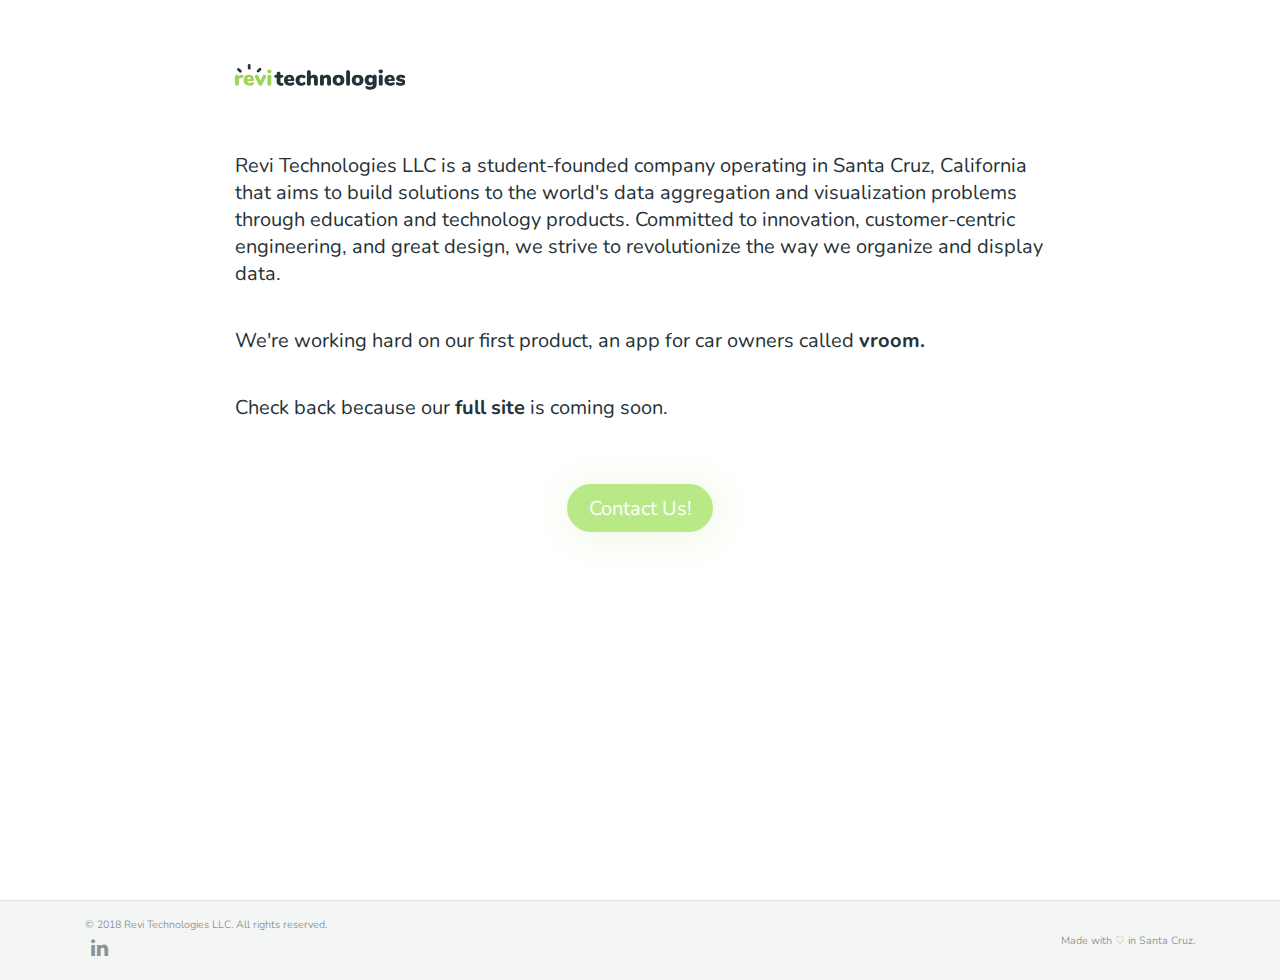
==== index.html @ 8aecf13d "Fixed icons and footer style." ====
<!DOCTYPE html>
<html>
	<head>
		<link rel="icon"
		      type="image/png"
		      href="src/favicon.ico">
		<title>Revi Technologies</title>

		<link href="https://fonts.googleapis.com/css?family=Nunito:400,900" rel="stylesheet">
    <link rel="stylesheet" href="https://cdnjs.cloudflare.com/ajax/libs/font-awesome/4.7.0/css/font-awesome.min.css">
		<link rel = "stylesheet" type = "text/css" href = "styles.css" />
		<meta name="viewport" content="width=device-width">

	</head>
	<body style="margin: 0;">
    <main class="full">
      <div id="header">
        <!-- <a class="site-logo-link" href="./index.html"> -->
          <svg class="site-logo" width="3935px" height="593px" viewBox="0 0 3935 593" version="1.1" xmlns="http://www.w3.org/2000/svg" xmlns:xlink="http://www.w3.org/1999/xlink">
              <g id="companylogofullv2" stroke="none" stroke-width="1" fill="none" fill-rule="evenodd" transform="translate(-70.000000, -216.000000)">
                  <g id="Group" transform="translate(70.000000, 216.000000)">
                      <path d="M1117,468 C1117,479.666725 1112.50005,488.333305 1103.5,494 C1094.49995,499.666695 1081.66675,502.000005 1065,501 L1051,500 C1020.99985,497.666655 998.250078,488.583412 982.75,472.75 C967.249923,456.916587 959.5,434.833475 959.5,406.5 L959.5,318 L945,318 C918.3332,318 905,307.00011 905,285 C905,263.333225 918.3332,252.5 945,252.5 L959.5,252.5 L959.5,220 C959.5,207.33327 963.49996,197.250037 971.5,189.75 C979.50004,182.249963 990.333265,178.5 1004,178.5 C1017.66674,178.5 1028.49996,182.249963 1036.5,189.75 C1044.50004,197.250037 1048.5,207.33327 1048.5,220 L1048.5,252.5 L1076,252.5 C1102.6668,252.5 1116,263.333225 1116,285 C1116,307.00011 1102.6668,318 1076,318 L1048.5,318 L1048.5,414 C1048.5,420.333365 1050.41665,425.666645 1054.25,430 C1058.08335,434.333355 1062.99997,436.666665 1069,437 L1083.5,438 C1105.83344,439.33334 1117,449.33324 1117,468 Z M1359.25,428.5 C1364.08336,434.50003 1366.5,442.333285 1366.5,452 C1366.5,465.3334 1360.00006,475.499965 1347,482.5 C1335.66661,488.166695 1322.25008,492.916647 1306.75,496.75 C1291.24992,500.583353 1277.00006,502.5 1264,502.5 C1236.66653,502.5 1212.83344,497.333385 1192.5,487 C1172.16656,476.666615 1156.50005,461.83343 1145.5,442.5 C1134.49995,423.16657 1129,400.50013 1129,374.5 C1129,349.83321 1134.24995,327.750097 1144.75,308.25 C1155.25005,288.749903 1169.91657,273.583388 1188.75,262.75 C1207.58343,251.916612 1228.83322,246.5 1252.5,246.5 C1275.50012,246.5 1295.66658,251.49995 1313,261.5 C1330.33342,271.50005 1343.74995,285.666575 1353.25,304 C1362.75005,322.333425 1367.5,343.83321 1367.5,368.5 C1367.5,376.166705 1365.75002,382.083312 1362.25,386.25 C1358.74998,390.416688 1353.6667,392.5 1347,392.5 L1215,392.5 C1217.33335,408.50008 1222.49996,419.999965 1230.5,427 C1238.50004,434.000035 1250.33326,437.5 1266,437.5 C1274.33337,437.5 1281.99996,436.583343 1289,434.75 C1296.00004,432.916657 1303.83329,430.33335 1312.5,427 C1317.50003,424.99999 1322.41664,423.250008 1327.25,421.75 C1332.08336,420.249992 1336.49998,419.5 1340.5,419.5 C1348.16671,419.5 1354.41664,422.49997 1359.25,428.5 Z M1227,317.75 C1219.99996,325.250037 1215.83334,336.166595 1214.5,350.5 L1293,350.5 C1290.99999,321.16652 1278.33345,306.5 1255,306.5 C1243.33327,306.5 1234.00004,310.249963 1227,317.75 Z M1431.5,468.5 C1408.16655,445.83322 1396.5,415.000195 1396.5,376 C1396.5,350.333205 1402.16661,327.666765 1413.5,308 C1424.83339,288.333235 1440.7499,273.16672 1461.25,262.5 C1481.7501,251.83328 1505.16653,246.5 1531.5,246.5 C1545.50007,246.5 1559.49993,248.333315 1573.5,252 C1587.50007,255.666685 1599.83328,260.8333 1610.5,267.5 C1620.83338,273.833365 1626,283.499935 1626,296.5 C1626,306.833385 1623.58336,315.249968 1618.75,321.75 C1613.91664,328.250032 1607.66671,331.5 1600,331.5 C1594.99997,331.5 1590.16669,330.750007 1585.5,329.25 C1580.83331,327.749993 1575.66669,325.500015 1570,322.5 C1563.3333,319.499985 1557.66669,317.250007 1553,315.75 C1548.33331,314.249993 1543.16669,313.5 1537.5,313.5 C1504.49984,313.5 1488,333.666465 1488,374 C1488,394.0001 1492.24996,409.249947 1500.75,419.75 C1509.25004,430.250053 1521.49992,435.5 1537.5,435.5 C1543.16669,435.5 1548.41664,434.750008 1553.25,433.25 C1558.08336,431.749992 1563.49997,429.500015 1569.5,426.5 C1576.1667,423.499985 1581.58331,421.250008 1585.75,419.75 C1589.91669,418.249992 1594.49997,417.5 1599.5,417.5 C1607.16671,417.5 1613.41664,420.749967 1618.25,427.25 C1623.08336,433.750032 1625.5,442.166615 1625.5,452.5 C1625.5,458.833365 1624.16668,464.583308 1621.5,469.75 C1618.83332,474.916692 1615.16669,478.83332 1610.5,481.5 C1587.49988,495.50007 1559.50016,502.5 1526.5,502.5 C1486.4998,502.5 1454.83345,491.16678 1431.5,468.5 Z M1889.5,272.75 C1903.50007,290.250087 1910.5,316.833155 1910.5,352.5 L1910.5,460.5 C1910.5,473.16673 1906.50004,483.16663 1898.5,490.5 C1890.49996,497.83337 1879.66674,501.5 1866,501.5 C1852.33327,501.5 1841.50004,497.83337 1833.5,490.5 C1825.49996,483.16663 1821.5,473.16673 1821.5,460.5 L1821.5,350.5 C1821.5,326.49988 1811.16677,314.5 1790.5,314.5 C1777.1666,314.5 1766.58337,318.749957 1758.75,327.25 C1750.91663,335.750043 1747,347.166595 1747,361.5 L1747,460.5 C1747,473.16673 1743.00004,483.16663 1735,490.5 C1726.99996,497.83337 1716.16674,501.5 1702.5,501.5 C1688.83327,501.5 1678.00004,497.83337 1670,490.5 C1661.99996,483.16663 1658,473.16673 1658,460.5 L1658,183.5 C1658,171.833275 1662.16663,162.250037 1670.5,154.75 C1678.83338,147.249963 1689.83327,143.5 1703.5,143.5 C1716.50007,143.5 1726.99996,146.999965 1735,154 C1743.00004,161.000035 1747,170.333275 1747,182 L1747,282 C1756.00005,270.333275 1767.1666,261.50003 1780.5,255.5 C1793.8334,249.49997 1808.83325,246.5 1825.5,246.5 C1854.16681,246.5 1875.49993,255.249912 1889.5,272.75 Z M2191.5,272.75 C2205.83341,290.250087 2213,316.833155 2213,352.5 L2213,460.5 C2213,473.16673 2209.00004,483.16663 2201,490.5 C2192.99996,497.83337 2182.16673,501.5 2168.5,501.5 C2154.83327,501.5 2144.00004,497.83337 2136,490.5 C2127.99996,483.16663 2124,473.16673 2124,460.5 L2124,356.5 C2124,341.83326 2121.41669,331.1667 2116.25,324.5 C2111.08331,317.8333 2103.33338,314.5 2093,314.5 C2079.6666,314.5 2069.08337,318.749957 2061.25,327.25 C2053.41663,335.750043 2049.5,347.166595 2049.5,361.5 L2049.5,460.5 C2049.5,473.16673 2045.50004,483.16663 2037.5,490.5 C2029.49996,497.83337 2018.66674,501.5 2005,501.5 C1991.33327,501.5 1980.50004,497.83337 1972.5,490.5 C1964.49996,483.16663 1960.5,473.16673 1960.5,460.5 L1960.5,287.5 C1960.5,275.833275 1964.66663,266.250038 1973,258.75 C1981.33338,251.249962 1992.1666,247.5 2005.5,247.5 C2018.16673,247.5 2028.24996,250.999965 2035.75,258 C2043.25004,265.000035 2047,274.16661 2047,285.5 C2055.66671,272.83327 2066.83327,263.1667 2080.5,256.5 C2094.16673,249.8333 2109.33325,246.5 2126,246.5 C2155.33348,246.5 2177.16659,255.249912 2191.5,272.75 Z M2315.75,486.75 C2295.2499,476.249947 2279.41672,461.33343 2268.25,442 C2257.08328,422.66657 2251.5,400.00013 2251.5,374 C2251.5,347.99987 2257.08328,325.416763 2268.25,306.25 C2279.41672,287.083237 2295.16657,272.333385 2315.5,262 C2335.83344,251.666615 2359.66653,246.5 2387,246.5 C2414.33347,246.5 2438.16657,251.666615 2458.5,262 C2478.83344,272.333385 2494.58328,287.083237 2505.75,306.25 C2516.91672,325.416763 2522.5,347.99987 2522.5,374 C2522.5,400.00013 2516.91672,422.66657 2505.75,442 C2494.58328,461.33343 2478.83344,476.249947 2458.5,486.75 C2438.16657,497.250053 2414.33347,502.5 2387,502.5 C2359.99986,502.5 2336.2501,497.250053 2315.75,486.75 Z M2434.5,374 C2434.5,332.66646 2418.66683,312 2387,312 C2355.33317,312 2339.5,332.66646 2339.5,374 C2339.5,415.33354 2355.33317,436 2387,436 C2418.66683,436 2434.5,415.33354 2434.5,374 Z M2575.75,491.25 C2567.24996,484.416632 2563,474.166735 2563,460.5 L2563,185 C2563,171.333265 2567.24996,161.000035 2575.75,154 C2584.25004,146.999965 2594.83327,143.5 2607.5,143.5 C2620.16673,143.5 2630.74996,146.999965 2639.25,154 C2647.75004,161.000035 2652,171.333265 2652,185 L2652,460.5 C2652,474.166735 2647.75004,484.416632 2639.25,491.25 C2630.74996,498.083368 2620.16673,501.5 2607.5,501.5 C2594.83327,501.5 2584.25004,498.083368 2575.75,491.25 Z M2756.25,486.75 C2735.7499,476.249947 2719.91672,461.33343 2708.75,442 C2697.58328,422.66657 2692,400.00013 2692,374 C2692,347.99987 2697.58328,325.416763 2708.75,306.25 C2719.91672,287.083237 2735.66657,272.333385 2756,262 C2776.33344,251.666615 2800.16653,246.5 2827.5,246.5 C2854.83347,246.5 2878.66657,251.666615 2899,262 C2919.33344,272.333385 2935.08328,287.083237 2946.25,306.25 C2957.41672,325.416763 2963,347.99987 2963,374 C2963,400.00013 2957.41672,422.66657 2946.25,442 C2935.08328,461.33343 2919.33344,476.249947 2899,486.75 C2878.66657,497.250053 2854.83347,502.5 2827.5,502.5 C2800.49986,502.5 2776.7501,497.250053 2756.25,486.75 Z M2875,374 C2875,332.66646 2859.16683,312 2827.5,312 C2795.83317,312 2780,332.66646 2780,374 C2780,415.33354 2795.83317,436 2827.5,436 C2859.16683,436 2875,415.33354 2875,374 Z M3254,258.75 C3262.00004,266.250038 3266,276.166605 3266,288.5 L3266,468.5 C3266,509.16687 3253.75012,539.999895 3229.25,561 C3204.74988,582.000105 3168.83357,592.5 3121.5,592.5 C3103.16658,592.5 3085.83342,590.83335 3069.5,587.5 C3053.16658,584.16665 3039.33339,579.333365 3028,573 C3021.99997,569.66665 3017.25002,565.33336 3013.75,560 C3010.24998,554.66664 3008.5,548.6667 3008.5,542 C3008.5,532.333285 3010.91664,524.50003 3015.75,518.5 C3020.58336,512.49997 3026.83329,509.5 3034.5,509.5 C3040.50003,509.5 3051.33326,511.999975 3067,517 C3077.33338,520.33335 3086.49996,522.916657 3094.5,524.75 C3102.50004,526.583343 3110.66662,527.5 3119,527.5 C3139.33344,527.5 3154.24995,523.250043 3163.75,514.75 C3173.25005,506.249957 3178,492.833425 3178,474.5 L3178,455.5 C3170.66663,466.500055 3160.16674,475.249968 3146.5,481.75 C3132.83327,488.250032 3118.00008,491.5 3102,491.5 C3080.66656,491.5 3061.66675,486.50005 3045,476.5 C3028.33325,466.49995 3015.33338,452.250092 3006,433.75 C2996.66662,415.249908 2992,393.833455 2992,369.5 C2992,345.166545 2996.66662,323.66676 3006,305 C3015.33338,286.33324 3028.33325,271.916718 3045,261.75 C3061.66675,251.583282 3080.66656,246.5 3102,246.5 C3118.33342,246.5 3133.33327,249.8333 3147,256.5 C3160.66673,263.1667 3171.16663,272.333275 3178.5,284 C3179.16667,272.66661 3183.41663,263.750032 3191.25,257.25 C3199.08337,250.749968 3209.33327,247.5 3222,247.5 C3235.3334,247.5 3245.99996,251.249962 3254,258.75 Z M3165.5,410.5 C3174.16671,400.833285 3178.5,387.166755 3178.5,369.5 C3178.5,351.833245 3174.16671,338.00005 3165.5,328 C3156.83329,317.99995 3144.66674,313 3129,313 C3113.66659,313 3101.66671,317.916618 3093,327.75 C3084.33329,337.583382 3080,351.49991 3080,369.5 C3080,386.83342 3084.41662,400.416618 3093.25,410.25 C3102.08338,420.083382 3113.99993,425 3129,425 C3144.66674,425 3156.83329,420.166715 3165.5,410.5 Z M3330.75,491.25 C3322.24996,484.416632 3318,474.166735 3318,460.5 L3318,288.5 C3318,274.833265 3322.24996,264.583368 3330.75,257.75 C3339.25004,250.916632 3349.83327,247.5 3362.5,247.5 C3375.16673,247.5 3385.74996,250.916632 3394.25,257.75 C3402.75004,264.583368 3407,274.833265 3407,288.5 L3407,460.5 C3407,474.166735 3402.75004,484.416632 3394.25,491.25 C3385.74996,498.083368 3375.16673,501.5 3362.5,501.5 C3349.83327,501.5 3339.25004,498.083368 3330.75,491.25 Z M3326.75,200.75 C3317.91662,192.916628 3313.5,182.500065 3313.5,169.5 C3313.5,156.499935 3317.91662,146.166705 3326.75,138.5 C3335.58338,130.833295 3347.49993,127 3362.5,127 C3377.16674,127 3388.99996,130.833295 3398,138.5 C3407.00005,146.166705 3411.5,156.499935 3411.5,169.5 C3411.5,182.500065 3407.08338,192.916628 3398.25,200.75 C3389.41662,208.583372 3377.50008,212.5 3362.5,212.5 C3347.49993,212.5 3335.58338,208.583372 3326.75,200.75 Z M3677.25,428.5 C3682.08336,434.50003 3684.5,442.333285 3684.5,452 C3684.5,465.3334 3678.00007,475.499965 3665,482.5 C3653.66661,488.166695 3640.25008,492.916647 3624.75,496.75 C3609.24992,500.583353 3595.00007,502.5 3582,502.5 C3554.66653,502.5 3530.83344,497.333385 3510.5,487 C3490.16656,476.666615 3474.50005,461.83343 3463.5,442.5 C3452.49995,423.16657 3447,400.50013 3447,374.5 C3447,349.83321 3452.24995,327.750097 3462.75,308.25 C3473.25005,288.749903 3487.91657,273.583388 3506.75,262.75 C3525.58343,251.916612 3546.83322,246.5 3570.5,246.5 C3593.50011,246.5 3613.66658,251.49995 3631,261.5 C3648.33342,271.50005 3661.74995,285.666575 3671.25,304 C3680.75005,322.333425 3685.5,343.83321 3685.5,368.5 C3685.5,376.166705 3683.75002,382.083312 3680.25,386.25 C3676.74998,390.416688 3671.6667,392.5 3665,392.5 L3533,392.5 C3535.33335,408.50008 3540.49996,419.999965 3548.5,427 C3556.50004,434.000035 3568.33326,437.5 3584,437.5 C3592.33338,437.5 3599.99996,436.583343 3607,434.75 C3614.00004,432.916657 3621.83329,430.33335 3630.5,427 C3635.50002,424.99999 3640.41664,423.250008 3645.25,421.75 C3650.08336,420.249992 3654.49998,419.5 3658.5,419.5 C3666.16671,419.5 3672.41664,422.49997 3677.25,428.5 Z M3545,317.75 C3537.99997,325.250037 3533.83334,336.166595 3532.5,350.5 L3611,350.5 C3608.99999,321.16652 3596.33345,306.5 3573,306.5 C3561.33328,306.5 3552.00004,310.249963 3545,317.75 Z M3766.5,497.5 C3751.16659,494.16665 3737.66673,488.83337 3726,481.5 C3721.33331,479.166655 3717.66668,475.166695 3715,469.5 C3712.33332,463.833305 3711,457.500035 3711,450.5 C3711,441.499955 3713.41664,434.083363 3718.25,428.25 C3723.08336,422.416637 3729.16663,419.5 3736.5,419.5 C3741.50003,419.5 3746.16665,420.083327 3750.5,421.25 C3754.83336,422.416673 3760.16664,424.33332 3766.5,427 C3777.16672,430.666685 3786.58329,433.49999 3794.75,435.5 C3802.91671,437.50001 3813.33327,438.5 3826,438.5 C3835.00005,438.5 3842.08331,437.250013 3847.25,434.75 C3852.41669,432.249987 3855,428.66669 3855,424 C3855,420.333315 3853.75001,417.50001 3851.25,415.5 C3848.74999,413.49999 3844.00004,411.583343 3837,409.75 C3829.99997,407.916657 3818.16675,405.33335 3801.5,402 C3771.83319,396.333305 3750.41673,387.750058 3737.25,376.25 C3724.08327,364.749942 3717.5,348.500105 3717.5,327.5 C3717.5,312.16659 3722.24995,298.333395 3731.75,286 C3741.25005,273.666605 3754.33325,264.000035 3771,257 C3787.66675,249.999965 3806.33323,246.5 3827,246.5 C3842.00008,246.5 3856.58326,248.333315 3870.75,252 C3884.91674,255.666685 3897.49995,260.8333 3908.5,267.5 C3918.83339,273.50003 3924,283.1666 3924,296.5 C3924,305.83338 3921.50003,313.666635 3916.5,320 C3911.49998,326.333365 3905.33337,329.5 3898,329.5 C3889.33329,329.5 3879.00006,326.666695 3867,321 C3858.99996,317.333315 3851.9167,314.583343 3845.75,312.75 C3839.5833,310.916657 3832.33338,310 3824,310 C3815.66663,310 3809.16669,311.249987 3804.5,313.75 C3799.83331,316.250012 3797.5,319.83331 3797.5,324.5 C3797.5,329.83336 3800.74997,333.999985 3807.25,337 C3813.75003,340.000015 3826.66657,343.333315 3846,347 C3878.3335,352.666695 3901.1666,361.249942 3914.5,372.75 C3927.8334,384.250058 3934.5,400.833225 3934.5,422.5 C3934.5,446.833455 3924.41677,466.249928 3904.25,480.75 C3884.08323,495.250072 3857.00017,502.5 3823,502.5 C3800.66656,502.5 3781.83341,500.83335 3766.5,497.5 Z" id="technologies" fill="#253237"></path>
                      <path d="M183,254.75 C189.6667,260.916698 193,269.99994 193,282 C193,295.3334 189.916697,304.99997 183.75,311 C177.583303,317.00003 166.50008,320.833325 150.5,322.5 L135.5,324 C118.83325,326.00001 106.916703,331.249958 99.75,339.75 C92.5832975,348.250043 89,359.83326 89,374.5 L89,460 C89,473.666735 84.7500425,483.916633 76.25,490.75 C67.7499575,497.583368 57.16673,501 44.5,501 C31.83327,501 21.2500425,497.583368 12.75,490.75 C4.2499575,483.916633 0,473.666735 0,460 L0,287 C0,274.33327 4.2499575,264.500035 12.75,257.5 C21.2500425,250.499965 31.49994,247 43.5,247 C55.833395,247 65.7499625,250.3333 73.25,257 C80.7500375,263.6667 84.5,272.99994 84.5,285 L84.5,294.5 C89.83336,279.83326 98.5832725,268.50004 110.75,260.5 C122.916728,252.49996 135.6666,248.16667 149,247.5 L156,247 C167.33339,245.999995 176.3333,248.583303 183,254.75 Z M428.25,428 C433.083357,434.00003 435.5,441.833285 435.5,451.5 C435.5,464.8334 429.000065,474.999965 416,482 C404.66661,487.666695 391.250077,492.416648 375.75,496.25 C360.249922,500.083352 346.000065,502 333,502 C305.66653,502 281.833435,496.833385 261.5,486.5 C241.166565,476.166615 225.500055,461.33343 214.5,442 C203.499945,422.66657 198,400.00013 198,374 C198,349.33321 203.249947,327.250097 213.75,307.75 C224.250052,288.249903 238.916572,273.083388 257.75,262.25 C276.583427,251.416612 297.833215,246 321.5,246 C344.500115,246 364.66658,250.99995 382,261 C399.33342,271.00005 412.749952,285.166575 422.25,303.5 C431.750047,321.833425 436.5,343.33321 436.5,368 C436.5,375.666705 434.750017,381.583312 431.25,385.75 C427.749982,389.916688 422.6667,392 416,392 L284,392 C286.333345,408.00008 291.49996,419.499965 299.5,426.5 C307.50004,433.500035 319.333255,437 335,437 C343.333375,437 350.999965,436.083343 358,434.25 C365.000035,432.416657 372.83329,429.83335 381.5,426.5 C386.500025,424.49999 391.416642,422.750007 396.25,421.25 C401.083357,419.749993 405.49998,419 409.5,419 C417.166705,419 423.416642,421.99997 428.25,428 Z M296,317.25 C288.999965,324.750037 284.83334,335.666595 283.5,350 L362,350 C359.99999,320.66652 347.33345,306 324,306 C312.333275,306 303.000035,309.749963 296,317.25 Z M656.75,253.5 C663.250032,249.49998 670.333295,247.5 678,247.5 C689.000055,247.5 698.749958,251.16663 707.25,258.5 C715.750043,265.83337 720,274.666615 720,285 C720,290.666695 718.66668,296.16664 716,301.5 L628.5,475.5 C624.49998,483.833375 618.750037,490.249977 611.25,494.75 C603.749963,499.250023 595.500045,501.5 586.5,501.5 C577.499955,501.5 569.166705,499.250023 561.5,494.75 C553.833295,490.249977 548.00002,483.833375 544,475.5 L456.5,301.5 C453.83332,295.49997 452.5,290.16669 452.5,285.5 C452.5,274.83328 457.083287,265.750038 466.25,258.25 C475.416713,250.749962 485.99994,247 498,247 C506.00004,247 513.416632,249.083312 520.25,253.25 C527.083368,257.416687 532.333315,263.666625 536,272 L589,386.5 L641.5,272 C645.166685,263.666625 650.249968,257.50002 656.75,253.5 Z M760.25,490.75 C751.749957,483.916632 747.5,473.666735 747.5,460 L747.5,288 C747.5,274.333265 751.749957,264.083368 760.25,257.25 C768.750042,250.416632 779.33327,247 792,247 C804.66673,247 815.249957,250.416632 823.75,257.25 C832.250043,264.083368 836.5,274.333265 836.5,288 L836.5,460 C836.5,473.666735 832.250043,483.916632 823.75,490.75 C815.249957,497.583368 804.66673,501 792,501 C779.33327,501 768.750042,497.583368 760.25,490.75 Z M756.25,200.25 C747.416622,192.416628 743,182.000065 743,169 C743,155.999935 747.416622,145.666705 756.25,138 C765.083377,130.333295 776.999925,126.5 792,126.5 C806.66674,126.5 818.499955,130.333295 827.5,138 C836.500045,145.666705 841,155.999935 841,169 C841,182.000065 836.583377,192.416628 827.75,200.25 C818.916622,208.083372 807.000075,212 792,212 C776.999925,212 765.083377,208.083372 756.25,200.25 Z" id="revi" fill="#9FD356"></path>
                      <g id="exclaims" transform="translate(33.000000, 0.000000)" fill="#253237">
                          <rect id="Rectangle-4" x="262" y="0" width="63" height="127" rx="31.5"></rect>
                          <rect id="Rectangle-4" transform="translate(520.500000, 142.500000) rotate(45.000000) translate(-520.500000, -142.500000) " x="489" y="79" width="63" height="127" rx="31.5"></rect>
                          <rect id="Rectangle-4" transform="translate(67.500000, 146.500000) scale(-1, 1) rotate(45.000000) translate(-67.500000, -146.500000) " x="36" y="83" width="63" height="127" rx="31.5"></rect>
                      </g>
                  </g>
              </g>
          </svg>
        <!-- </a> -->
      </div>
      <div id="content">
        <div id="desc">
          <p class="site-desc">Revi Technologies LLC is a student-founded company operating in Santa Cruz, California that aims to build solutions to the world's data aggregation and visualization problems through education and technology products. Committed to innovation, customer-centric engineering, and great design, we strive to revolutionize the way we organize and display data.</p>
          <p class="site-desc">We're working hard on our first product, an app for car owners called <b>vroom.</b></p>
          <p class="site-desc">Check back because our <b>full site</b> is coming soon.</p>
        </div>
        <div id="contact">
          <form name="contact-us">
            <button name="email-button" value="Contact Us" onclick="window.open('mailto:contact@revi.tech')">Contact Us!</button>
          </form>
        </div>
      </div>
    </main>
    <footer>
      <div id="footer-left">
        <p>&copy;
          2018
          Revi Technologies LLC. All rights reserved.
        </p>
        <a href="https://www.linkedin.com/company/revi-technologies-llc/">
          <i class="fa fa-linkedin"></i>
        </a>
      </div>
      <div id="footer-right">
        <p>Made with ♡ in Santa Cruz.</p>
      </div>
    </footer>
	</body>
</html>
---- styles.css ----
html {
  vertical-align: baseline;
  margin: 0px;
  padding: 0px;
  border-width: 0px;
}

body {
	font-family: 'Nunito', sans-serif;
	font-size: 15pt;
	color: #253237;

  display: flex;
  flex-direction: column;
  justify-content: center;
  align-items: center;
}

main.full {
  height: calc(100vh - 32pt);
  padding-top: 32pt;
  width: 70%;
}

#header {
  display: flex;
  flex-direction: column;
  justify-content: flex-start;
  align-items: flex-start;
  padding: 16pt 32pt;
}

.site-logo-link {
  display: flex;
  flex-direction: column;
}

.site-logo {
  width: 128pt;
  height: auto;
}

#content {
  flex: 10;
  padding: 16pt 32pt;

  display: flex;
  flex-direction: column;
}

#desc {
  display: flex;
  flex-direction: column;
  justify-content: center;
  align-items: flex-start;
}

#contact {
  display: flex;
  justify-content: center;
  align-items: center;

  margin-top: 32pt;
}

#contact button{
  background-color: #B8E986;
  font-family: 'Nunito', sans-serif;
	font-size: 15pt;
	color: white;
  border-style: none;
  padding: 8pt 16pt 8pt 16pt;
  border-radius: 32pt;

  box-shadow: 2pt 2pt 30pt rgba(159, 211, 86, .2)
}

@media (max-width: 640px){
  main.full {
    width: 85%;
  }
}

footer {
  font-size: 8pt;
  background-color: rgba(37,50,55,0.05);
  padding: 12pt 64pt 12pt 64pt;
  width: calc(100% - 128pt);
  color: rgba(37,50,55,0.5);

  display: flex;
  flex-direction: row;
  justify-content: space-between;
  align-items: center;

  border-top-style: solid;
  border-top-color: rgba(37,50,55,0.1);
  border-top-width: 1pt;
}

#footer-left{
  display: flex;
  flex-direction: column;
  justify-content: center;
  align-items: flex-start;
}

footer p {
  padding: 0;
  margin: 0;
}

footer a{
  font-size: 15pt;
  color: rgba(37,50,55,0.5);
  padding: 2pt 4pt;
}
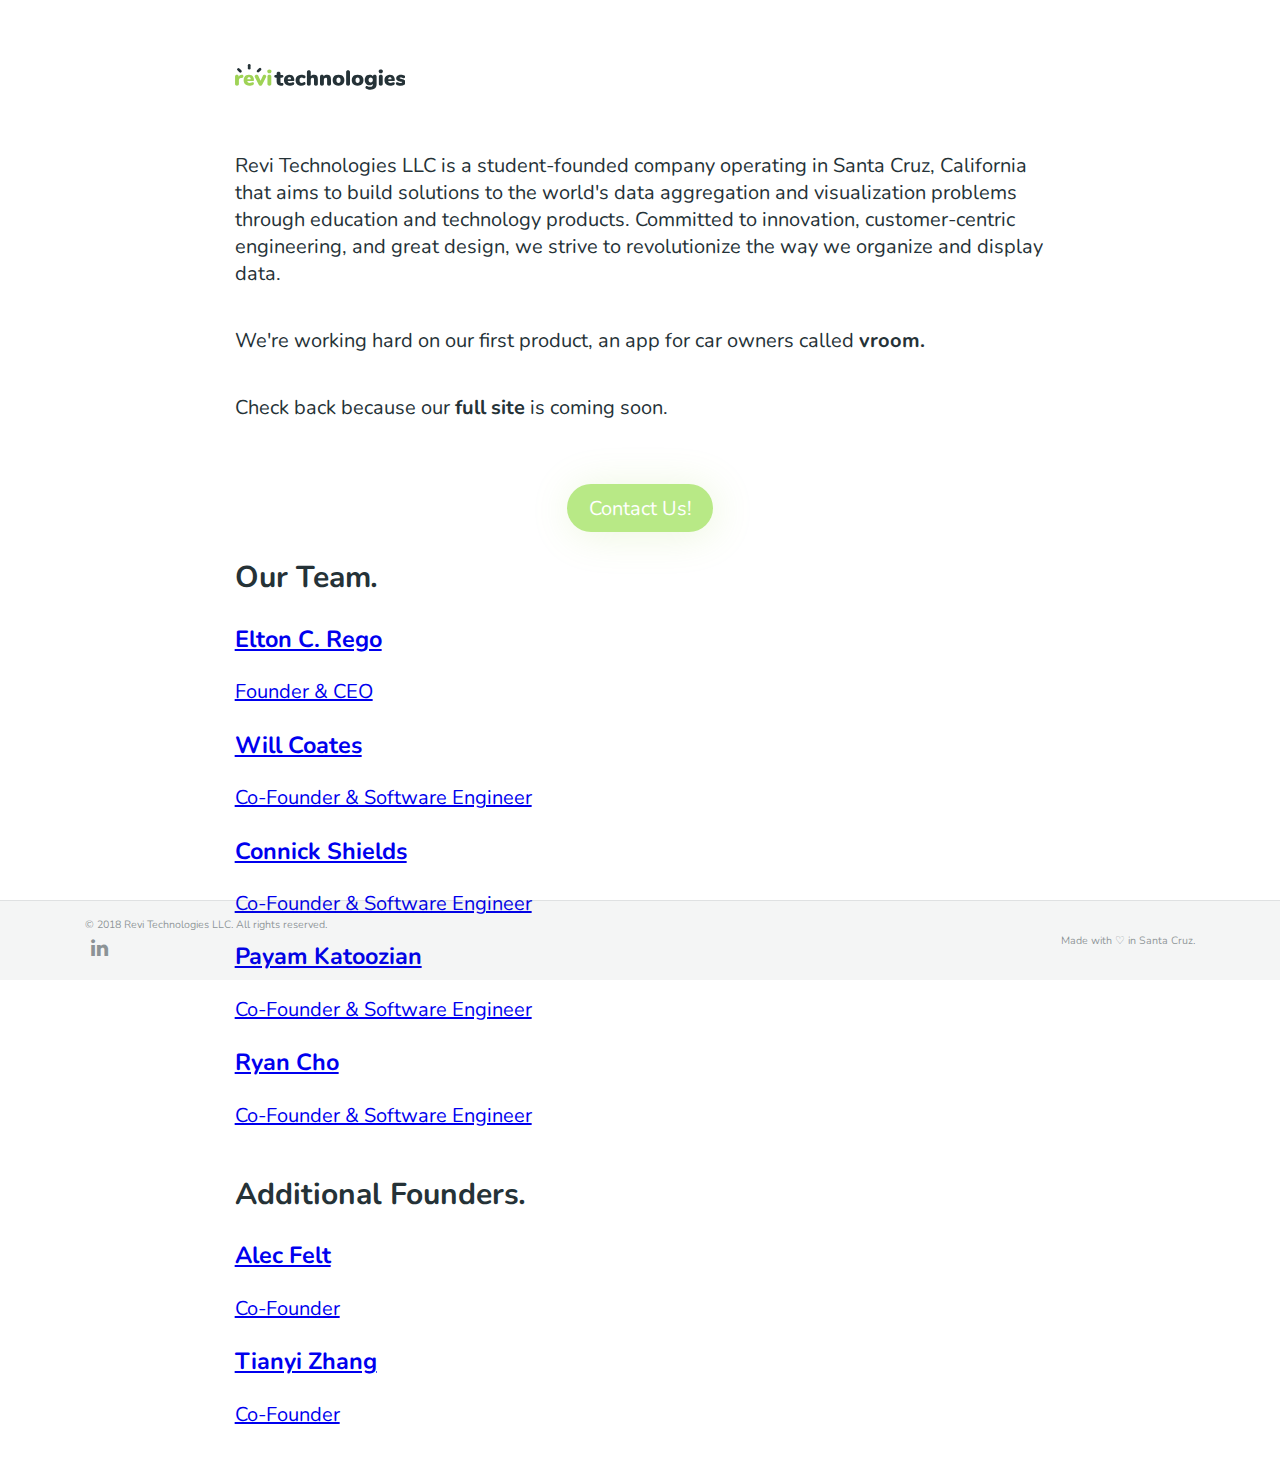
==== commit 70a74f26: "Fixed odd bugs" ====
--- a/index.html
+++ b/index.html
@@ -8,14 +8,14 @@
 
 		<link href="https://fonts.googleapis.com/css?family=Nunito:400,900" rel="stylesheet">
     <link rel="stylesheet" href="https://cdnjs.cloudflare.com/ajax/libs/font-awesome/4.7.0/css/font-awesome.min.css">
-		<link rel = "stylesheet" type = "text/css" href = "styles.css" />
+		<link rel = "stylesheet" type = "text/css" href = "./styles.css" />
 		<meta name="viewport" content="width=device-width">
 
 	</head>
 	<body style="margin: 0;">
     <main class="full">
       <div id="header">
-        <!-- <a class="site-logo-link" href="./index.html"> -->
+        <a class="site-logo-link" href="./index.html">
           <svg class="site-logo" width="3935px" height="593px" viewBox="0 0 3935 593" version="1.1" xmlns="http://www.w3.org/2000/svg" xmlns:xlink="http://www.w3.org/1999/xlink">
               <g id="companylogofullv2" stroke="none" stroke-width="1" fill="none" fill-rule="evenodd" transform="translate(-70.000000, -216.000000)">
                   <g id="Group" transform="translate(70.000000, 216.000000)">
@@ -29,7 +29,7 @@
                   </g>
               </g>
           </svg>
-        <!-- </a> -->
+        </a>
       </div>
       <div id="content">
         <div id="desc">
@@ -41,6 +41,51 @@
           <form name="contact-us">
             <button name="email-button" value="Contact Us" onclick="window.open('mailto:contact@revi.tech')">Contact Us!</button>
           </form>
+        </div>
+        <div id="current-team" class="team">
+          <h2>Our Team<i>.</i></h2>
+          <div id="card-wrapper">
+            <a class="team-card" href="https://www.linkedin.com/in/eltoncrego/">
+              <div id="elton" class="team-avi"></div>
+              <h3>Elton C. Rego</h3>
+              <p>Founder & CEO</p>
+            </a>
+            <a class="team-card" href="https://www.linkedin.com/in/will-coates-67378b96/">
+              <div id="will" class="team-avi"></div>
+              <h3>Will Coates</h3>
+              <p>Co-Founder & Software Engineer</p>
+            </a>
+            <a class="team-card" href="https://www.linkedin.com/in/connickshields/">
+              <div id="connick" class="team-avi"></div>
+              <h3>Connick Shields</h3>
+              <p>Co-Founder & Software Engineer</p>
+            </a>
+            <a class="team-card" href="https://www.linkedin.com/in/payam-katoozian/">
+              <div id="payam" class="team-avi"></div>
+              <h3>Payam Katoozian</h3>
+              <p>Co-Founder & Software Engineer</p>
+            </a>
+            <a class="team-card" href="https://www.youtube.com/watch?v=du-TY1GUFGk">
+              <div id="ryan" class="team-avi"></div>
+              <h3>Ryan Cho</h3>
+              <p>Co-Founder & Software Engineer</p>
+            </a>
+          </div>
+        </div>
+        <div id="founding-team" class="team">
+          <h2>Additional Founders<i>.</i></h2>
+          <div id="card-wrapper">
+            <a class="team-card" href="https://www.linkedin.com/in/alec-felt/">
+              <div id="alec" class="team-avi"></div>
+              <h3>Alec Felt</h3>
+              <p>Co-Founder</p>
+            </a>
+            <a class="team-card" href="https://www.linkedin.com/in/tianyi-zhang-30814012a/">
+              <div id="teeny" class="team-avi"></div>
+              <h3>Tianyi Zhang</h3>
+              <p>Co-Founder</p>
+            </a>
+          </div>
         </div>
       </div>
     </main>
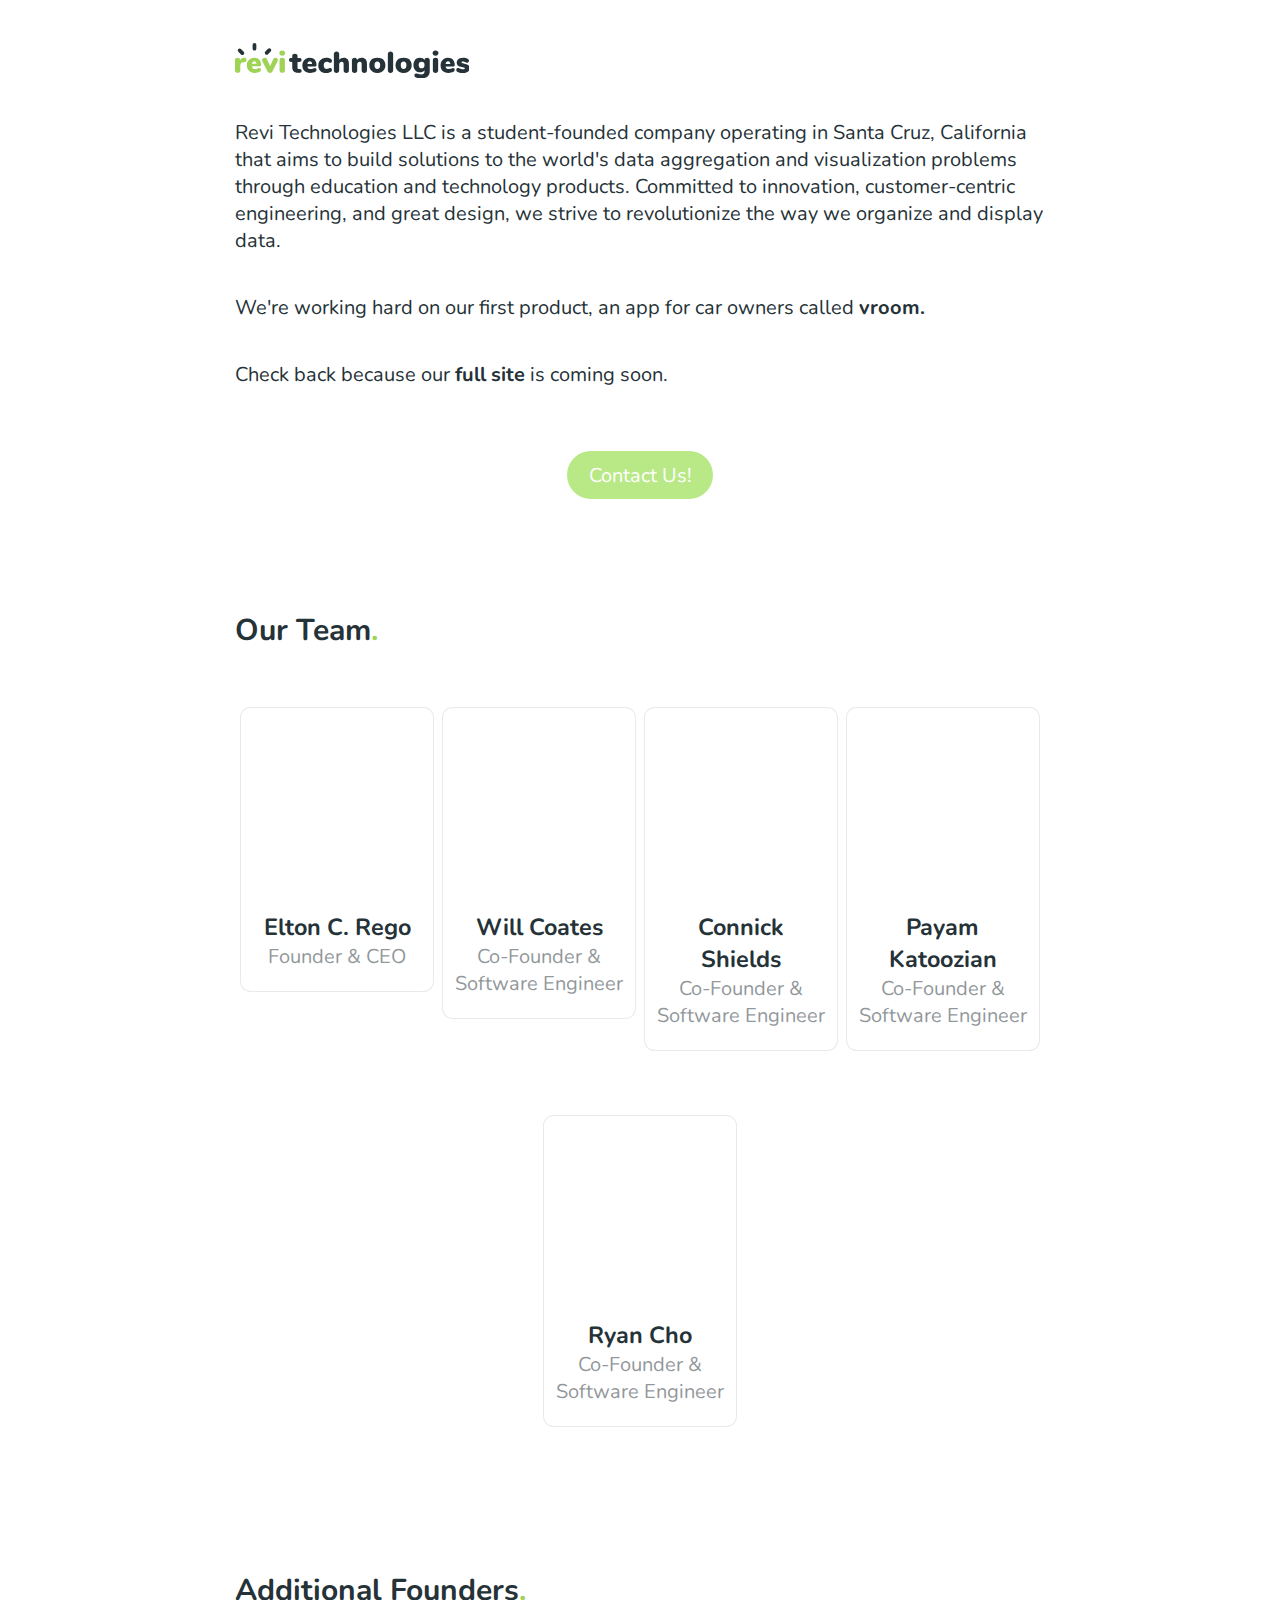
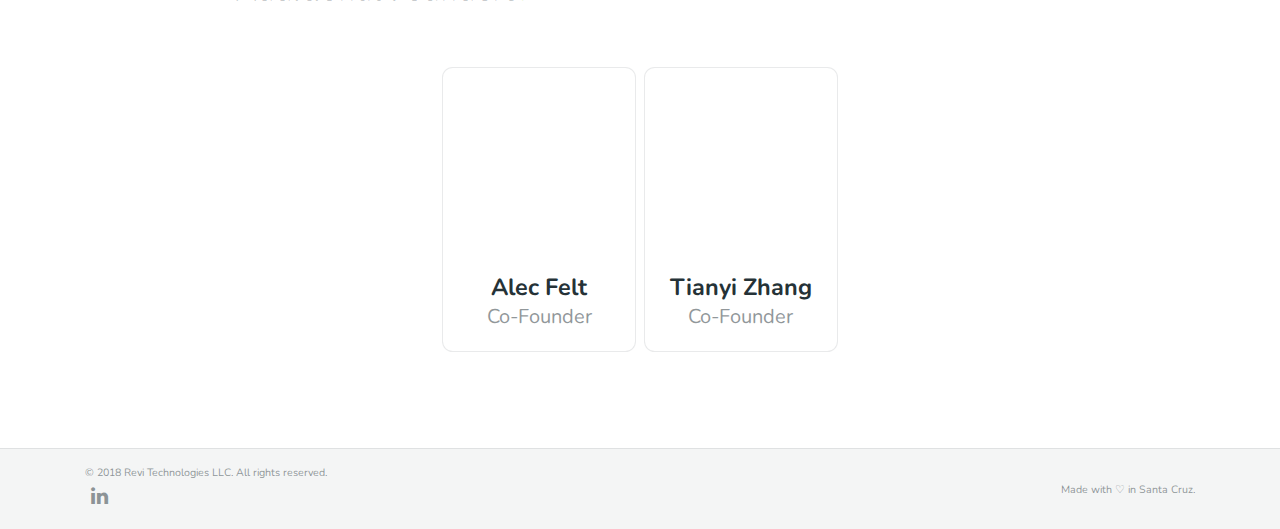
==== commit 0426758e: "Added META" ====
--- a/index.html
+++ b/index.html
@@ -10,6 +10,15 @@
     <link rel="stylesheet" href="https://cdnjs.cloudflare.com/ajax/libs/font-awesome/4.7.0/css/font-awesome.min.css">
 		<link rel = "stylesheet" type = "text/css" href = "./styles.css" />
 		<meta name="viewport" content="width=device-width">
+
+    <meta name="author" content="Elton C. Rego">
+    <meta name="description" content="A student-founded company operating in Santa Cruz, California that aims to build solutions to the world's data aggregation and visualization problems.">
+    <meta prefix="og: http://ogp.me/ns#" property="og:title" content="Revi Technologies LLC">
+    <meta prefix="og: http://ogp.me/ns#" property="og:description" content="A student-founded company operating in Santa Cruz, California that aims to build solutions to the world's data aggregation and visualization problems.">
+    <meta prefix="og: http://ogp.me/ns#" property="og:type" content="website">
+    <meta prefix="og: http://ogp.me/ns#" property="og:image" content="./src/preview.JPG">
+    <meta prefix="og: http://ogp.me/ns#" property="og:url" content="http://revi.tech/">
+    <meta name="theme-color" content="#9FD356">
 
 	</head>
 	<body style="margin: 0;">
--- a/styles.css
+++ b/styles.css
@@ -16,18 +16,25 @@
   align-items: center;
 }
 
+h2 i {
+  color: #9FD356;
+  font-style: normal;
+}
+
 main.full {
-  height: calc(100vh - 32pt);
+  min-height: calc(100vh - 32pt);
   padding-top: 32pt;
   width: 70%;
 }
 
 #header {
-  display: flex;
-  flex-direction: column;
-  justify-content: flex-start;
-  align-items: flex-start;
-  padding: 16pt 32pt;
+  width: calc(100% - 32pt);
+  padding: 0pt 32pt;
+
+  display: flex;
+  flex-direction: row;
+  justify-content: space-between;
+  align-items: center;
 }
 
 .site-logo-link {
@@ -36,7 +43,7 @@
 }
 
 .site-logo {
-  width: 128pt;
+  width: 176pt;
   height: auto;
 }
 
@@ -60,7 +67,7 @@
   justify-content: center;
   align-items: center;
 
-  margin-top: 32pt;
+  margin: 32pt 0pt;
 }
 
 #contact button{
@@ -72,13 +79,107 @@
   padding: 8pt 16pt 8pt 16pt;
   border-radius: 32pt;
 
-  box-shadow: 2pt 2pt 30pt rgba(159, 211, 86, .2)
+  transition: all .1s cubic-bezier(.17,.67,.83,.67);
+}
+
+#contact button:hover{
+  transform: scale(1.1);
+  box-shadow: 4pt 4pt 30pt rgba(159, 211, 86, .2);
 }
 
 @media (max-width: 640px){
   main.full {
     width: 85%;
   }
+}
+
+.team {
+  margin: 32pt 0pt;
+}
+
+#card-wrapper {
+  display: flex;
+  flex-wrap: wrap;
+  flex-direction: row;
+  align-items: flex-start;
+  justify-content: center;
+}
+
+.team-card{
+  min-width: 32pt;
+  min-height: 32pt;
+  border-radius: 8pt;
+  padding: 8pt 8pt 16pt 8pt;
+  margin: 24pt 3pt;
+  border-style: solid;
+  border-width: 1pt;
+  border-color: rgba(37,50,55,0.1);
+  background-color: white;
+
+  display: flex;
+  flex-direction: column;
+  justify-content: center;
+  align-items: center;
+
+  transition: all .1s cubic-bezier(.17,.67,.83,.67);
+  z-index: 0;
+
+  text-decoration: none;
+  color: #253237;
+}
+
+.team-card:hover{
+  transform: scale(1.1);
+  box-shadow: 4pt 4pt 30pt rgba(37,50,55,0.1);
+  z-index: 10;
+}
+
+.team-card h3{
+  margin: 16pt 0 0 0;
+  width: 128pt;
+  text-align: center;
+}
+
+.team-card p{
+  margin: 0;
+  opacity: 0.5;
+  width: 128pt;
+  text-align: center;
+}
+
+.team-avi {
+  width: 128pt;
+  height: 128pt;
+  border-radius: 6pt;
+  background-size: cover;
+}
+
+#elton {
+  background-image: url("src/team/elton.jpg");
+}
+
+#will {
+  background-image: url("src/team/will.jpg");
+}
+
+#connick {
+  background-image: url("src/team/connick.jpg");
+}
+
+#payam {
+  background-image: url("src/team/payam.jpg");
+}
+
+#ryan {
+  background-image: url("src/team/ryan.jpg");
+}
+
+#alec {
+  background-image: url("src/team/alec.jpg");
+}
+
+#teeny {
+  background-image: url("src/team/teeny.jpg");
 }
 
 footer {
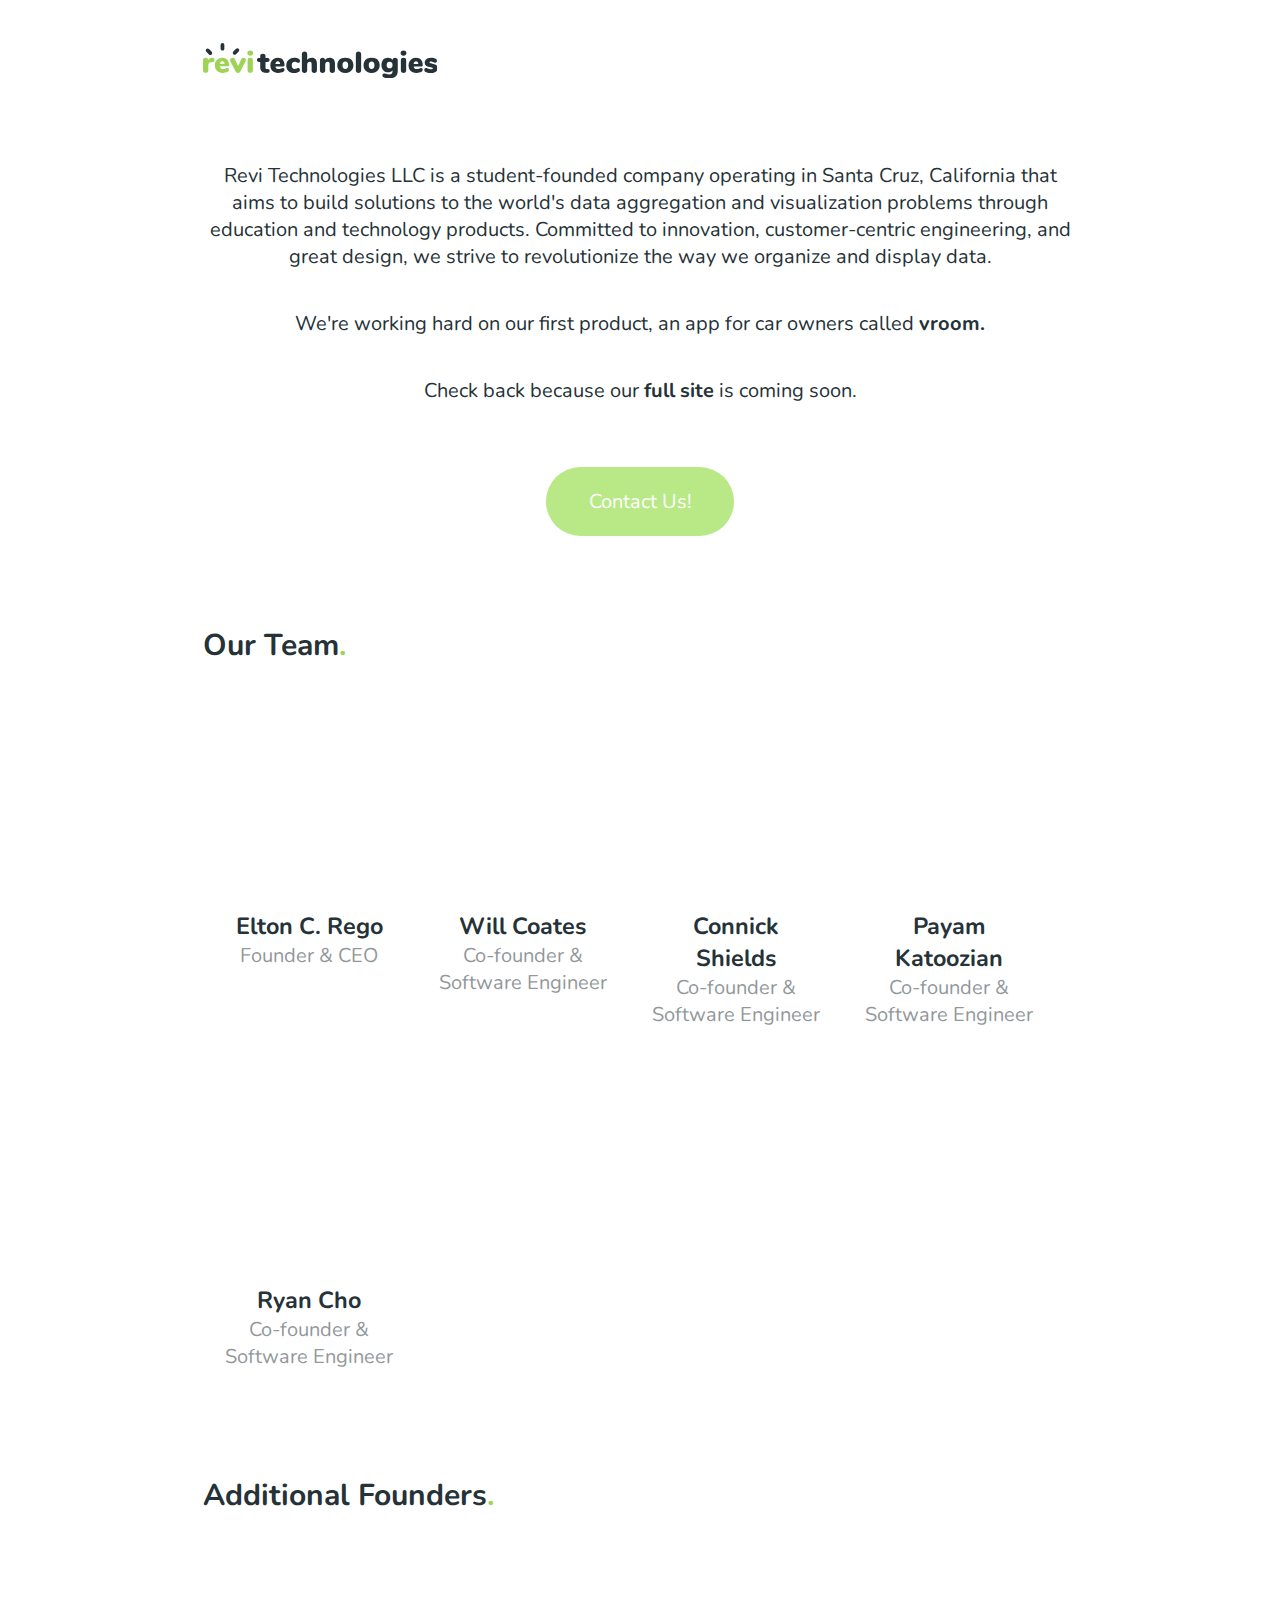
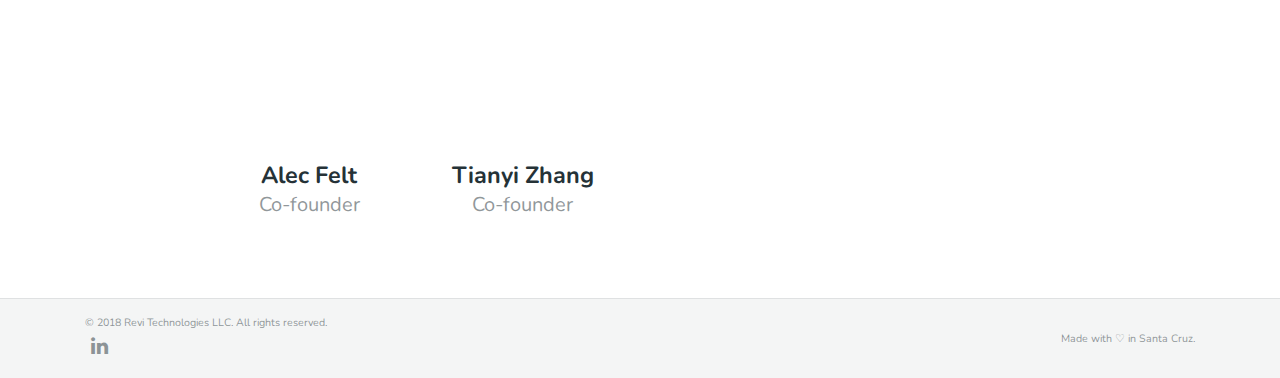
==== commit e33c89ab: "Padding and styling updates." ====
--- a/index.html
+++ b/index.html
@@ -1,23 +1,21 @@
 <!DOCTYPE html>
 <html>
 	<head>
-		<link rel="icon"
-		      type="image/png"
-		      href="src/favicon.ico">
-		<title>Revi Technologies</title>
+
+
 
 		<link href="https://fonts.googleapis.com/css?family=Nunito:400,900" rel="stylesheet">
     <link rel="stylesheet" href="https://cdnjs.cloudflare.com/ajax/libs/font-awesome/4.7.0/css/font-awesome.min.css">
 		<link rel = "stylesheet" type = "text/css" href = "./styles.css" />
+
 		<meta name="viewport" content="width=device-width">
+    <meta http-equiv="Content-Type" content="text/html; charset=utf-8" />
+    <link rel="icon" type="image/png" href="src/favicon.ico">
+    <title>Revi Technologies LLC</title>
+    <meta name="description" content="A student-founded company operating in Santa Cruz, California that aims to build solutions to the world's data aggregation and visualization problems.">
+    <meta prefix="image" property="image" content="./src/preview.JPG">
+    <meta name="author" content="Elton C. Rego">
 
-    <meta name="author" content="Elton C. Rego">
-    <meta name="description" content="A student-founded company operating in Santa Cruz, California that aims to build solutions to the world's data aggregation and visualization problems.">
-    <meta prefix="og: http://ogp.me/ns#" property="og:title" content="Revi Technologies LLC">
-    <meta prefix="og: http://ogp.me/ns#" property="og:description" content="A student-founded company operating in Santa Cruz, California that aims to build solutions to the world's data aggregation and visualization problems.">
-    <meta prefix="og: http://ogp.me/ns#" property="og:type" content="website">
-    <meta prefix="og: http://ogp.me/ns#" property="og:image" content="./src/preview.JPG">
-    <meta prefix="og: http://ogp.me/ns#" property="og:url" content="http://revi.tech/">
     <meta name="theme-color" content="#9FD356">
 
 	</head>
@@ -39,6 +37,11 @@
               </g>
           </svg>
         </a>
+        <!-- <nav>
+          <ul>
+            <li><a href="#">The Team</a></li>
+          </ul>
+        </nav> -->
       </div>
       <div id="content">
         <div id="desc">
@@ -62,22 +65,22 @@
             <a class="team-card" href="https://www.linkedin.com/in/will-coates-67378b96/">
               <div id="will" class="team-avi"></div>
               <h3>Will Coates</h3>
-              <p>Co-Founder & Software Engineer</p>
+              <p>Co-founder & Software Engineer</p>
             </a>
             <a class="team-card" href="https://www.linkedin.com/in/connickshields/">
               <div id="connick" class="team-avi"></div>
               <h3>Connick Shields</h3>
-              <p>Co-Founder & Software Engineer</p>
+              <p>Co-founder & Software Engineer</p>
             </a>
             <a class="team-card" href="https://www.linkedin.com/in/payam-katoozian/">
               <div id="payam" class="team-avi"></div>
               <h3>Payam Katoozian</h3>
-              <p>Co-Founder & Software Engineer</p>
+              <p>Co-founder & Software Engineer</p>
             </a>
             <a class="team-card" href="https://www.youtube.com/watch?v=du-TY1GUFGk">
               <div id="ryan" class="team-avi"></div>
               <h3>Ryan Cho</h3>
-              <p>Co-Founder & Software Engineer</p>
+              <p>Co-founder & Software Engineer</p>
             </a>
           </div>
         </div>
@@ -87,12 +90,12 @@
             <a class="team-card" href="https://www.linkedin.com/in/alec-felt/">
               <div id="alec" class="team-avi"></div>
               <h3>Alec Felt</h3>
-              <p>Co-Founder</p>
+              <p>Co-founder</p>
             </a>
             <a class="team-card" href="https://www.linkedin.com/in/tianyi-zhang-30814012a/">
               <div id="teeny" class="team-avi"></div>
               <h3>Tianyi Zhang</h3>
-              <p>Co-Founder</p>
+              <p>Co-founder</p>
             </a>
           </div>
         </div>
--- a/styles.css
+++ b/styles.css
@@ -24,7 +24,7 @@
 main.full {
   min-height: calc(100vh - 32pt);
   padding-top: 32pt;
-  width: 70%;
+  width: 75%;
 }
 
 #header {
@@ -47,6 +47,16 @@
   height: auto;
 }
 
+nav ul {
+  list-style: none;
+}
+
+nav ul li a{
+  text-decoration: none;
+  color: #253237;
+  font-size: 10pt;
+}
+
 #content {
   flex: 10;
   padding: 16pt 32pt;
@@ -59,7 +69,10 @@
   display: flex;
   flex-direction: column;
   justify-content: center;
-  align-items: flex-start;
+  align-items: center;
+
+  text-align: center;
+  margin: 32pt 0 0 0;
 }
 
 #contact {
@@ -76,7 +89,7 @@
 	font-size: 15pt;
 	color: white;
   border-style: none;
-  padding: 8pt 16pt 8pt 16pt;
+  padding: 16pt 32pt;
   border-radius: 32pt;
 
   transition: all .1s cubic-bezier(.17,.67,.83,.67);
@@ -87,22 +100,16 @@
   box-shadow: 4pt 4pt 30pt rgba(159, 211, 86, .2);
 }
 
-@media (max-width: 640px){
-  main.full {
-    width: 85%;
-  }
-}
-
 .team {
-  margin: 32pt 0pt;
+  margin: 16pt 0pt;
 }
 
 #card-wrapper {
   display: flex;
+  flex-direction: row;
   flex-wrap: wrap;
-  flex-direction: row;
   align-items: flex-start;
-  justify-content: center;
+  justify-content: flex-start;
 }
 
 .team-card{
@@ -110,10 +117,7 @@
   min-height: 32pt;
   border-radius: 8pt;
   padding: 8pt 8pt 16pt 8pt;
-  margin: 24pt 3pt;
-  border-style: solid;
-  border-width: 1pt;
-  border-color: rgba(37,50,55,0.1);
+  margin: 12pt 8pt;
   background-color: white;
 
   display: flex;
@@ -180,6 +184,22 @@
 
 #teeny {
   background-image: url("src/team/teeny.jpg");
+}
+
+@media (max-width: 640px){
+  main.full {
+    width: 95%;
+  }
+
+  #desc {
+    align-items: center;
+    text-align: left;
+    margin: 0pt;
+  }
+
+  #card-wrapper{
+    justify-content: center;
+  }
 }
 
 footer {
@@ -190,6 +210,7 @@
   color: rgba(37,50,55,0.5);
 
   display: flex;
+  flex-wrap: wrap-reverse;
   flex-direction: row;
   justify-content: space-between;
   align-items: center;
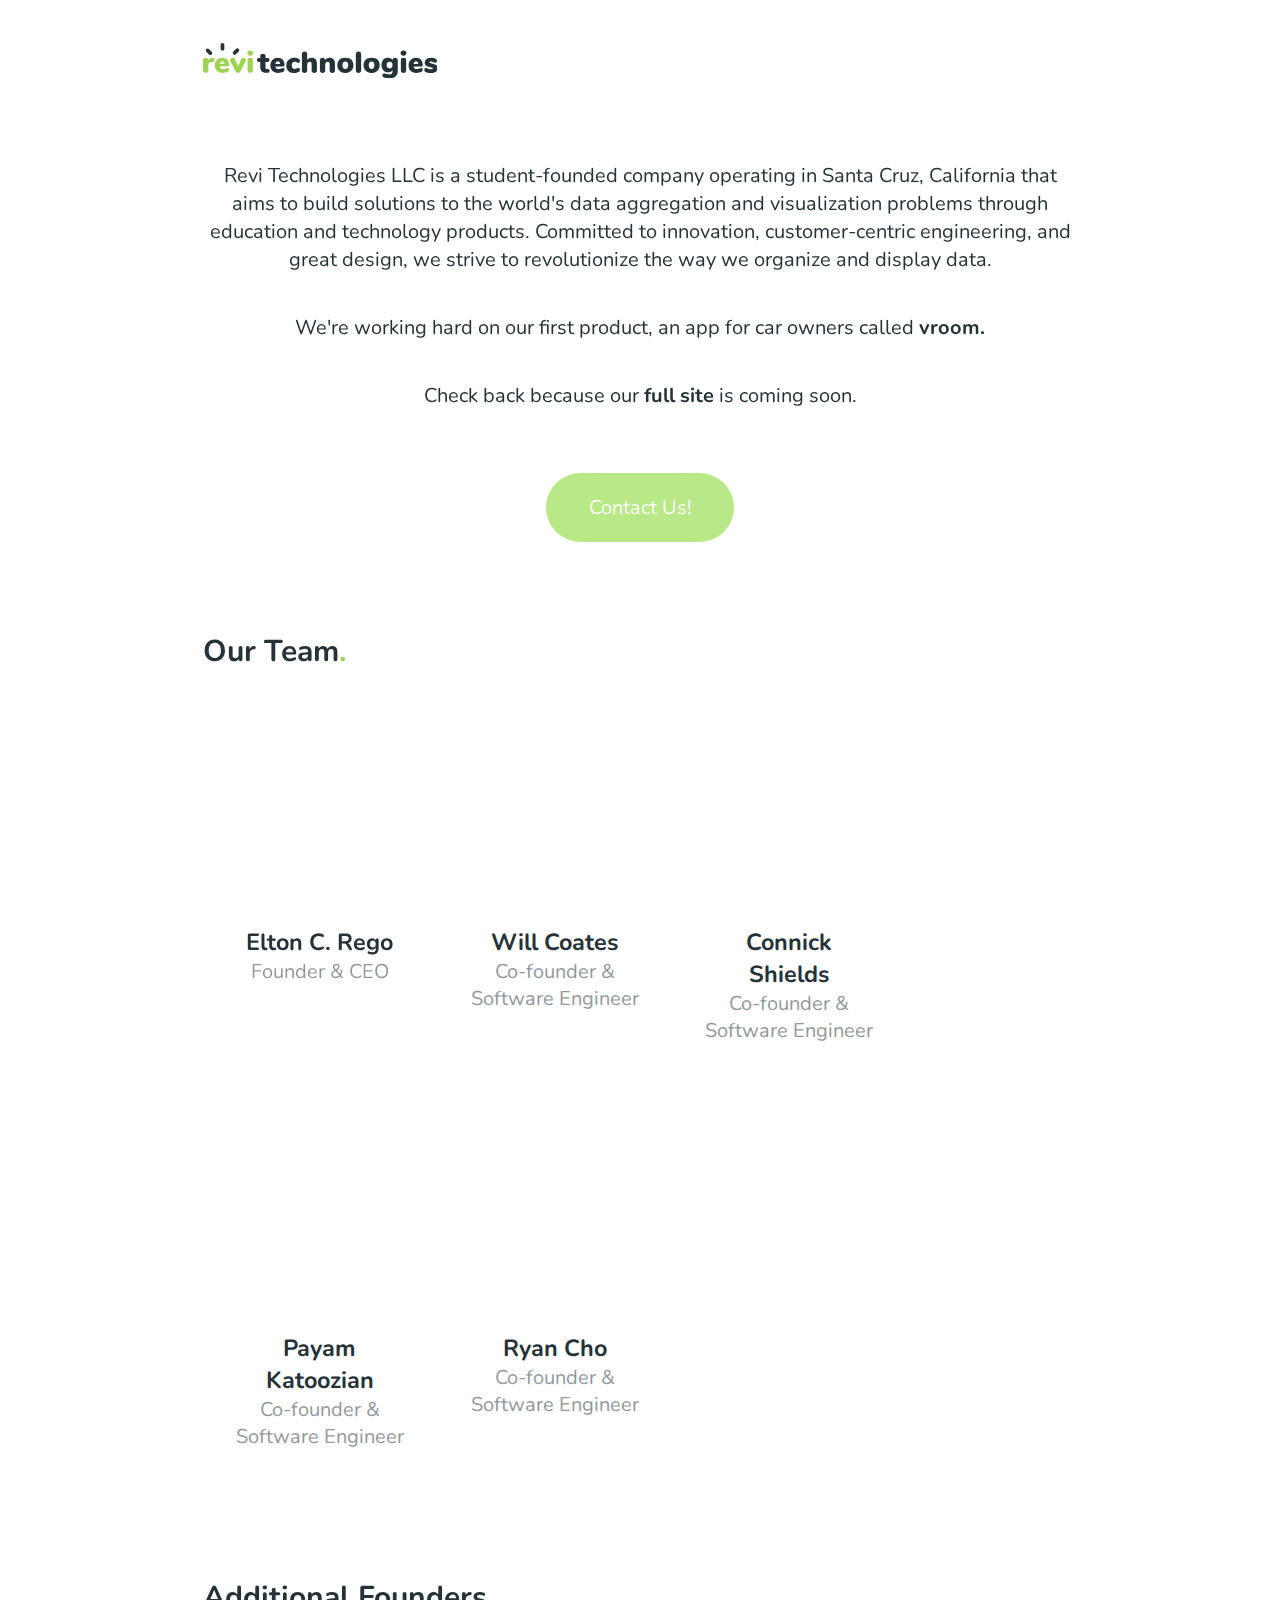
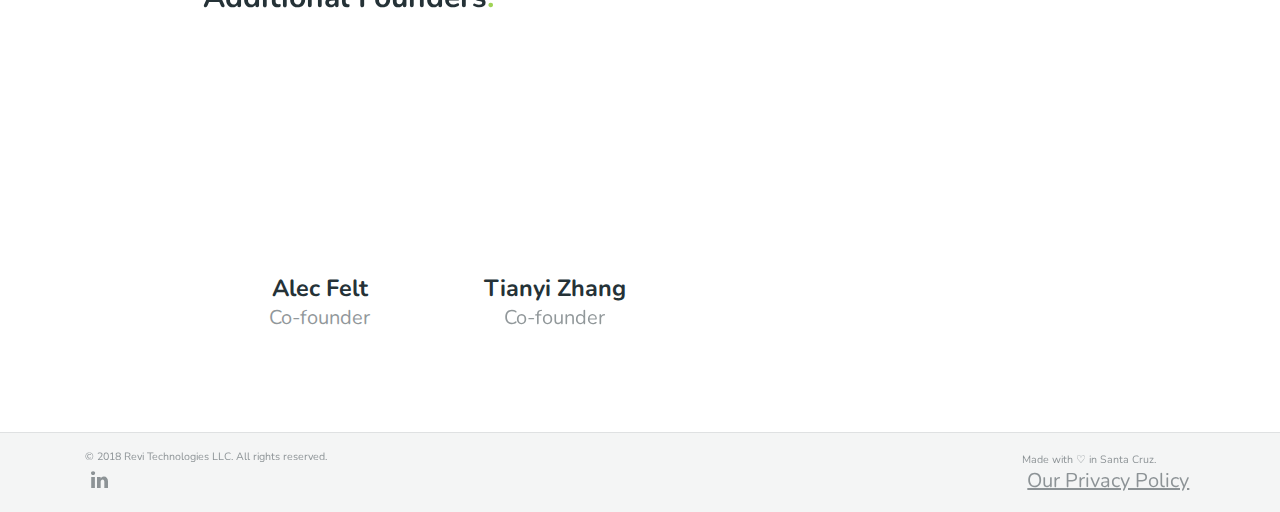
==== commit 56ca76a8: "Moved privacy to a separate folder structure" ====
--- a/index.html
+++ b/index.html
@@ -8,18 +8,19 @@
     <link rel="stylesheet" href="https://cdnjs.cloudflare.com/ajax/libs/font-awesome/4.7.0/css/font-awesome.min.css">
 		<link rel = "stylesheet" type = "text/css" href = "./styles.css" />
 
-		<meta name="viewport" content="width=device-width">
+		<meta name="viewport" content='width=device-width, initial-scale=1, viewport-fit=cover'>
     <meta http-equiv="Content-Type" content="text/html; charset=utf-8" />
     <link rel="icon" type="image/png" href="src/favicon.ico">
     <title>Revi Technologies LLC</title>
     <meta name="description" content="A student-founded company operating in Santa Cruz, California that aims to build solutions to the world's data aggregation and visualization problems.">
-    <meta prefix="image" property="image" content="./src/preview.JPG">
+    <meta prefix="image" property="image" content="./src/preview.png">
     <meta name="author" content="Elton C. Rego">
 
     <meta name="theme-color" content="#9FD356">
 
 	</head>
 	<body style="margin: 0;">
+    <div id="bg"></div>
     <main class="full">
       <div id="header">
         <a class="site-logo-link" href="./index.html">
@@ -113,6 +114,7 @@
       </div>
       <div id="footer-right">
         <p>Made with ♡ in Santa Cruz.</p>
+        <a href="https://revi.tech/privacy">Our Privacy Policy</a>
       </div>
     </footer>
 	</body>
--- a/styles.css
+++ b/styles.css
@@ -2,7 +2,7 @@
   vertical-align: baseline;
   margin: 0px;
   padding: 0px;
-  border-width: 0px;
+  overflow-x: hidden;
 }
 
 body {
@@ -16,6 +16,18 @@
   align-items: center;
 }
 
+#bg {
+  position: fixed;
+  top: 0;
+  left: 0;
+  width: 100%;
+  height: 100vh;
+  z-index: -1;
+  background-image: url("./src/site_background.svg");
+  background-size: cover;
+  opacity: 0.2;
+}
+
 h2 i {
   color: #9FD356;
   font-style: normal;
@@ -73,6 +85,7 @@
 
   text-align: center;
   margin: 32pt 0 0 0;
+  line-height: 1.4;
 }
 
 #contact {
@@ -116,7 +129,7 @@
   min-width: 32pt;
   min-height: 32pt;
   border-radius: 8pt;
-  padding: 8pt 8pt 16pt 8pt;
+  padding: 16pt 16pt 32pt 16pt;
   margin: 12pt 8pt;
   background-color: white;
 
@@ -154,7 +167,7 @@
 .team-avi {
   width: 128pt;
   height: 128pt;
-  border-radius: 6pt;
+  border-radius: 8pt;
   background-size: cover;
 }
 
@@ -186,37 +199,57 @@
   background-image: url("src/team/teeny.jpg");
 }
 
-@media (max-width: 640px){
+@media (max-width: 600px){
   main.full {
     width: 95%;
   }
 
+  #header {
+    width: calc(100% - 64pt);
+    padding: 0pt 32pt;
+  }
+
   #desc {
-    align-items: center;
-    text-align: left;
-    margin: 0pt;
+    align-items: flex-start;
+    margin: 0;
   }
 
   #card-wrapper{
     justify-content: center;
   }
+
+  #footer-right{
+    margin: 16pt 0pt 8pt 0pt !important;
+    text-align: center !important;
+  }
+
+  #footer-left {
+    align-items: center !important;
+    text-align: center !important;
+  }
+
+  footer {
+    padding: 16pt !important;
+    width: calc(100% - 32pt) !important;
+    justify-content: center !important;
+  }
 }
 
 footer {
   font-size: 8pt;
-  background-color: rgba(37,50,55,0.05);
+  background-color: #F4F5F5;
   padding: 12pt 64pt 12pt 64pt;
   width: calc(100% - 128pt);
   color: rgba(37,50,55,0.5);
 
   display: flex;
-  flex-wrap: wrap-reverse;
+  flex-wrap: wrap;
   flex-direction: row;
   justify-content: space-between;
   align-items: center;
 
   border-top-style: solid;
-  border-top-color: rgba(37,50,55,0.1);
+  border-top-color: #DFE1E2;
   border-top-width: 1pt;
 }
 
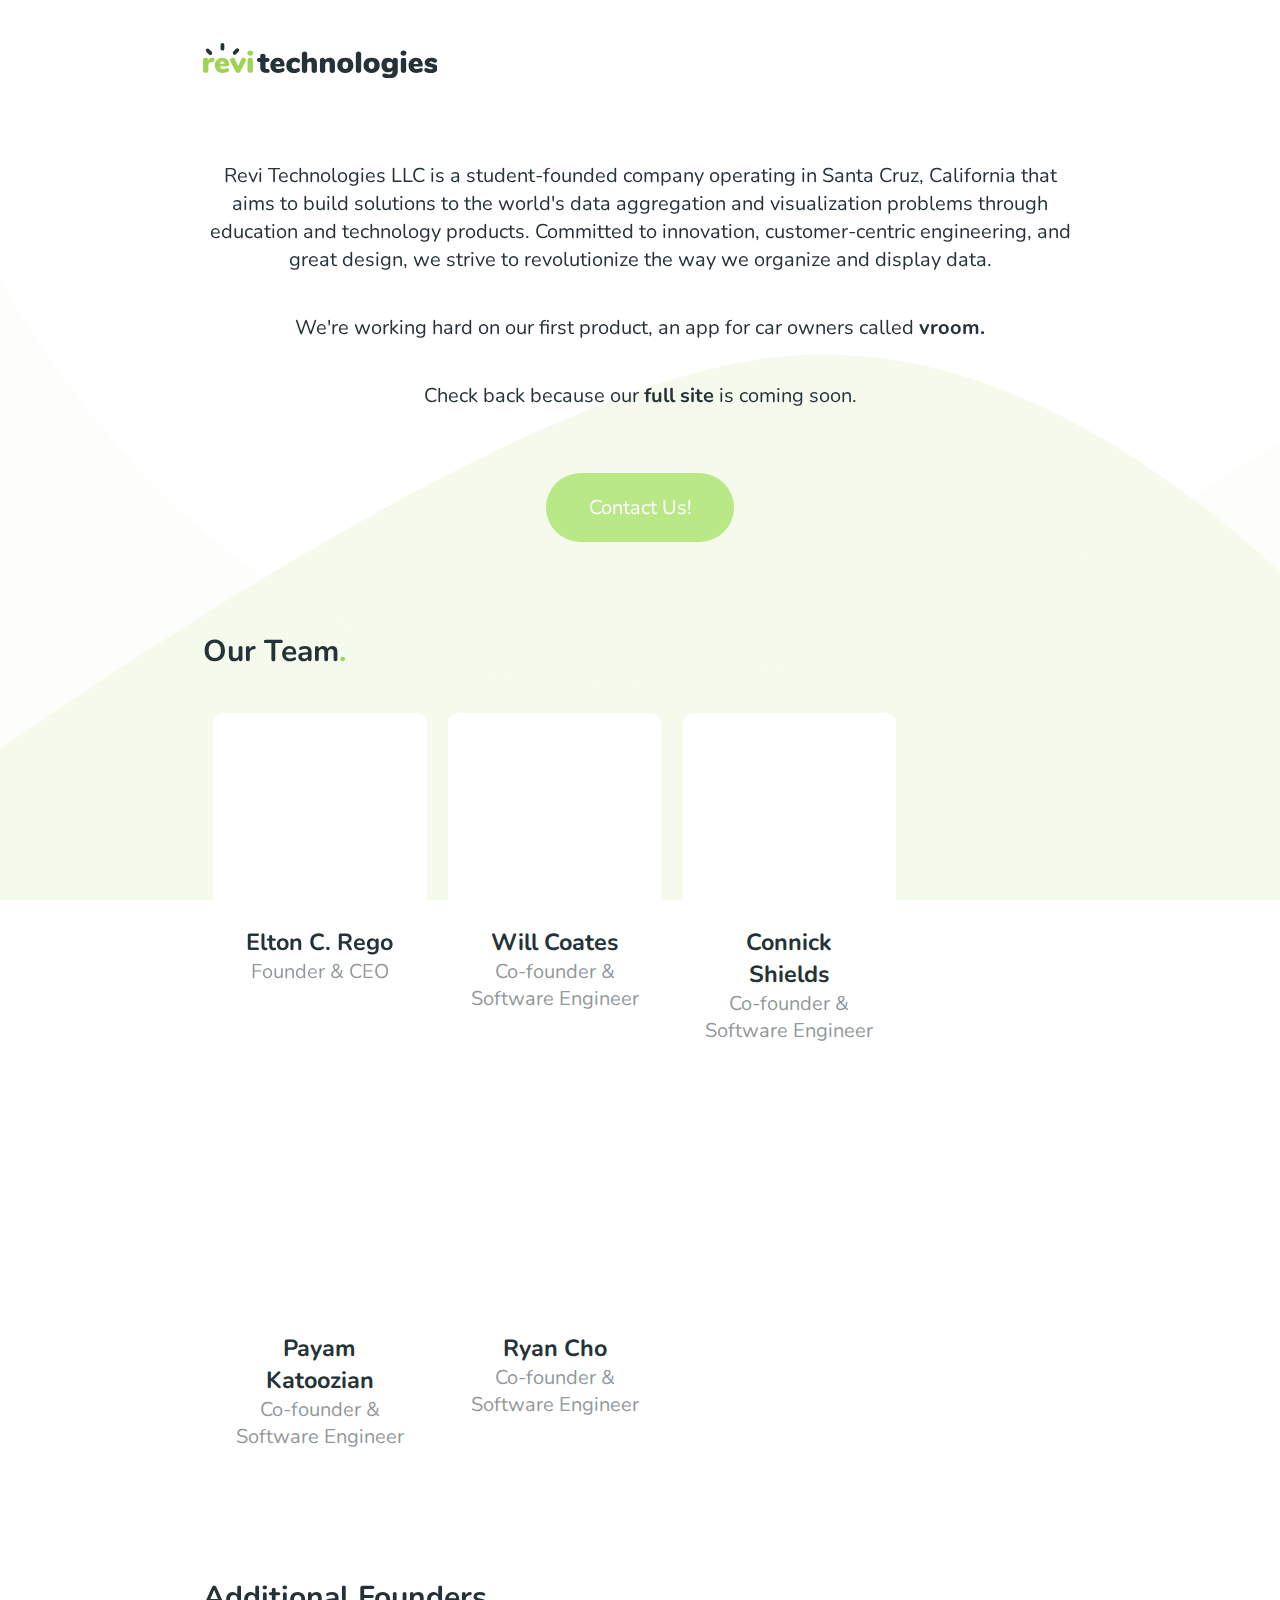
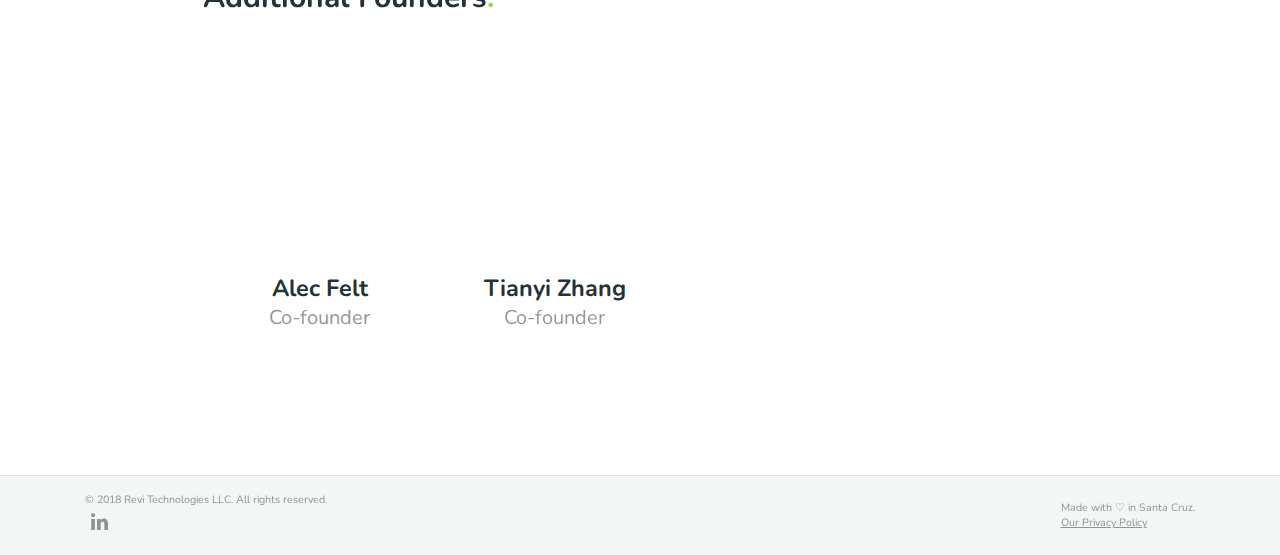
==== commit 78013472: "Updated privacy policy" ====
--- a/index.html
+++ b/index.html
@@ -13,7 +13,7 @@
     <link rel="icon" type="image/png" href="src/favicon.ico">
     <title>Revi Technologies LLC</title>
     <meta name="description" content="A student-founded company operating in Santa Cruz, California that aims to build solutions to the world's data aggregation and visualization problems.">
-    <meta prefix="image" property="image" content="./src/preview.png">
+    <meta prefix="image" property="image" content="./src/site_preview.png">
     <meta name="author" content="Elton C. Rego">
 
     <meta name="theme-color" content="#9FD356">
@@ -38,11 +38,6 @@
               </g>
           </svg>
         </a>
-        <!-- <nav>
-          <ul>
-            <li><a href="#">The Team</a></li>
-          </ul>
-        </nav> -->
       </div>
       <div id="content">
         <div id="desc">
--- a/styles.css
+++ b/styles.css
@@ -36,6 +36,7 @@
 main.full {
   min-height: calc(100vh - 32pt);
   padding-top: 32pt;
+  padding-bottom: 32pt;
   width: 75%;
 }
 
@@ -57,16 +58,6 @@
 .site-logo {
   width: 176pt;
   height: auto;
-}
-
-nav ul {
-  list-style: none;
-}
-
-nav ul li a{
-  text-decoration: none;
-  color: #253237;
-  font-size: 10pt;
 }
 
 #content {
@@ -270,3 +261,9 @@
   color: rgba(37,50,55,0.5);
   padding: 2pt 4pt;
 }
+
+#footer-right a {
+  font-size: 8pt;
+  padding: 0;
+  margin-top: 4pt;
+}
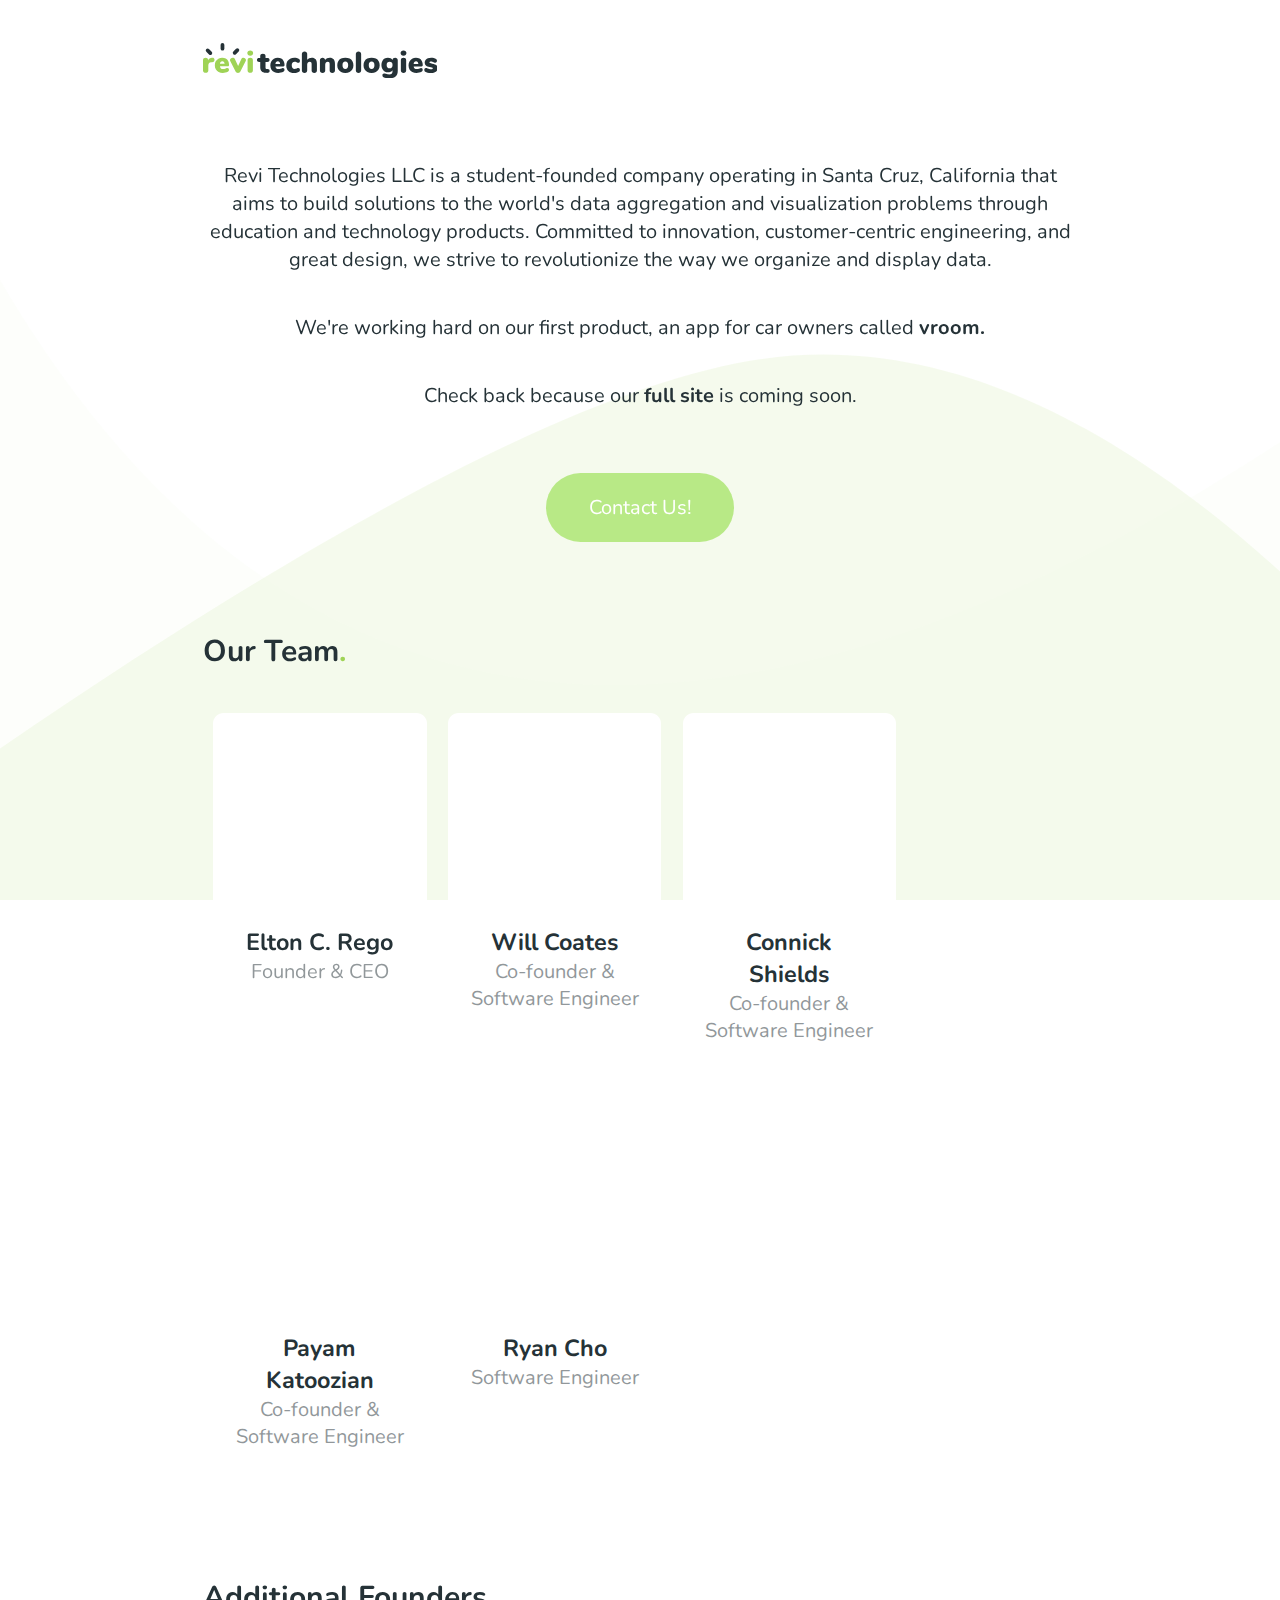
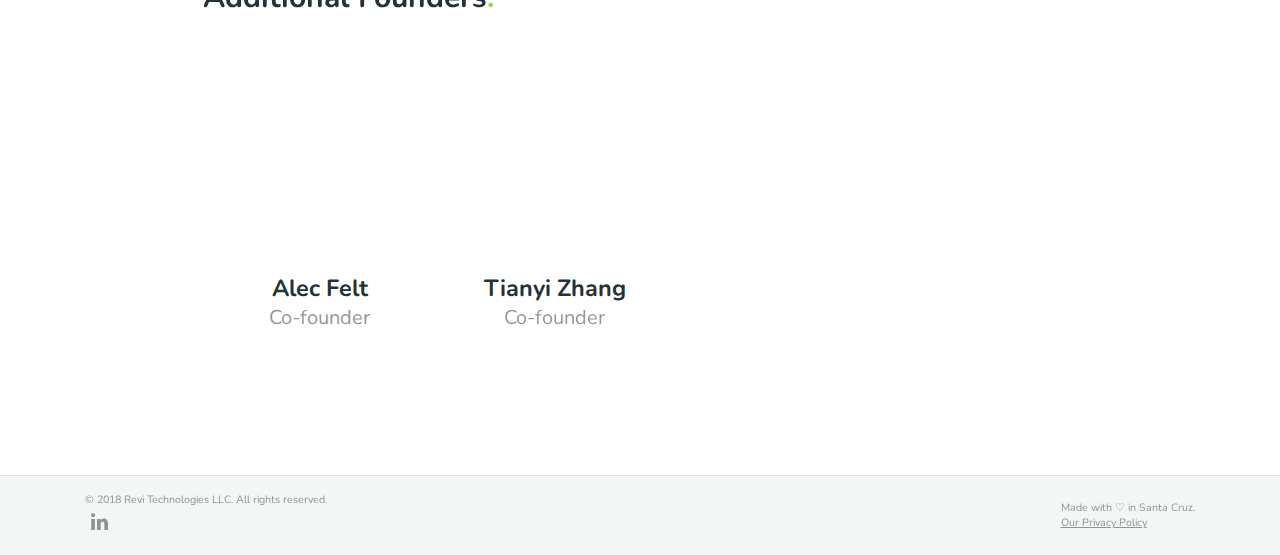
==== commit 89070873: "Updated ryan's job" ====
--- a/index.html
+++ b/index.html
@@ -2,7 +2,15 @@
 <html>
 	<head>
 
+    <!-- Global site tag (gtag.js) - Google Analytics -->
+    <script async src="https://www.googletagmanager.com/gtag/js?id=UA-114531925-1"></script>
+    <script>
+      window.dataLayer = window.dataLayer || [];
+      function gtag(){dataLayer.push(arguments);}
+      gtag('js', new Date());
 
+      gtag('config', 'UA-114531925-1');
+    </script>
 
 		<link href="https://fonts.googleapis.com/css?family=Nunito:400,900" rel="stylesheet">
     <link rel="stylesheet" href="https://cdnjs.cloudflare.com/ajax/libs/font-awesome/4.7.0/css/font-awesome.min.css">
@@ -76,7 +84,7 @@
             <a class="team-card" href="https://www.youtube.com/watch?v=du-TY1GUFGk">
               <div id="ryan" class="team-avi"></div>
               <h3>Ryan Cho</h3>
-              <p>Co-founder & Software Engineer</p>
+              <p>Software Engineer</p>
             </a>
           </div>
         </div>
